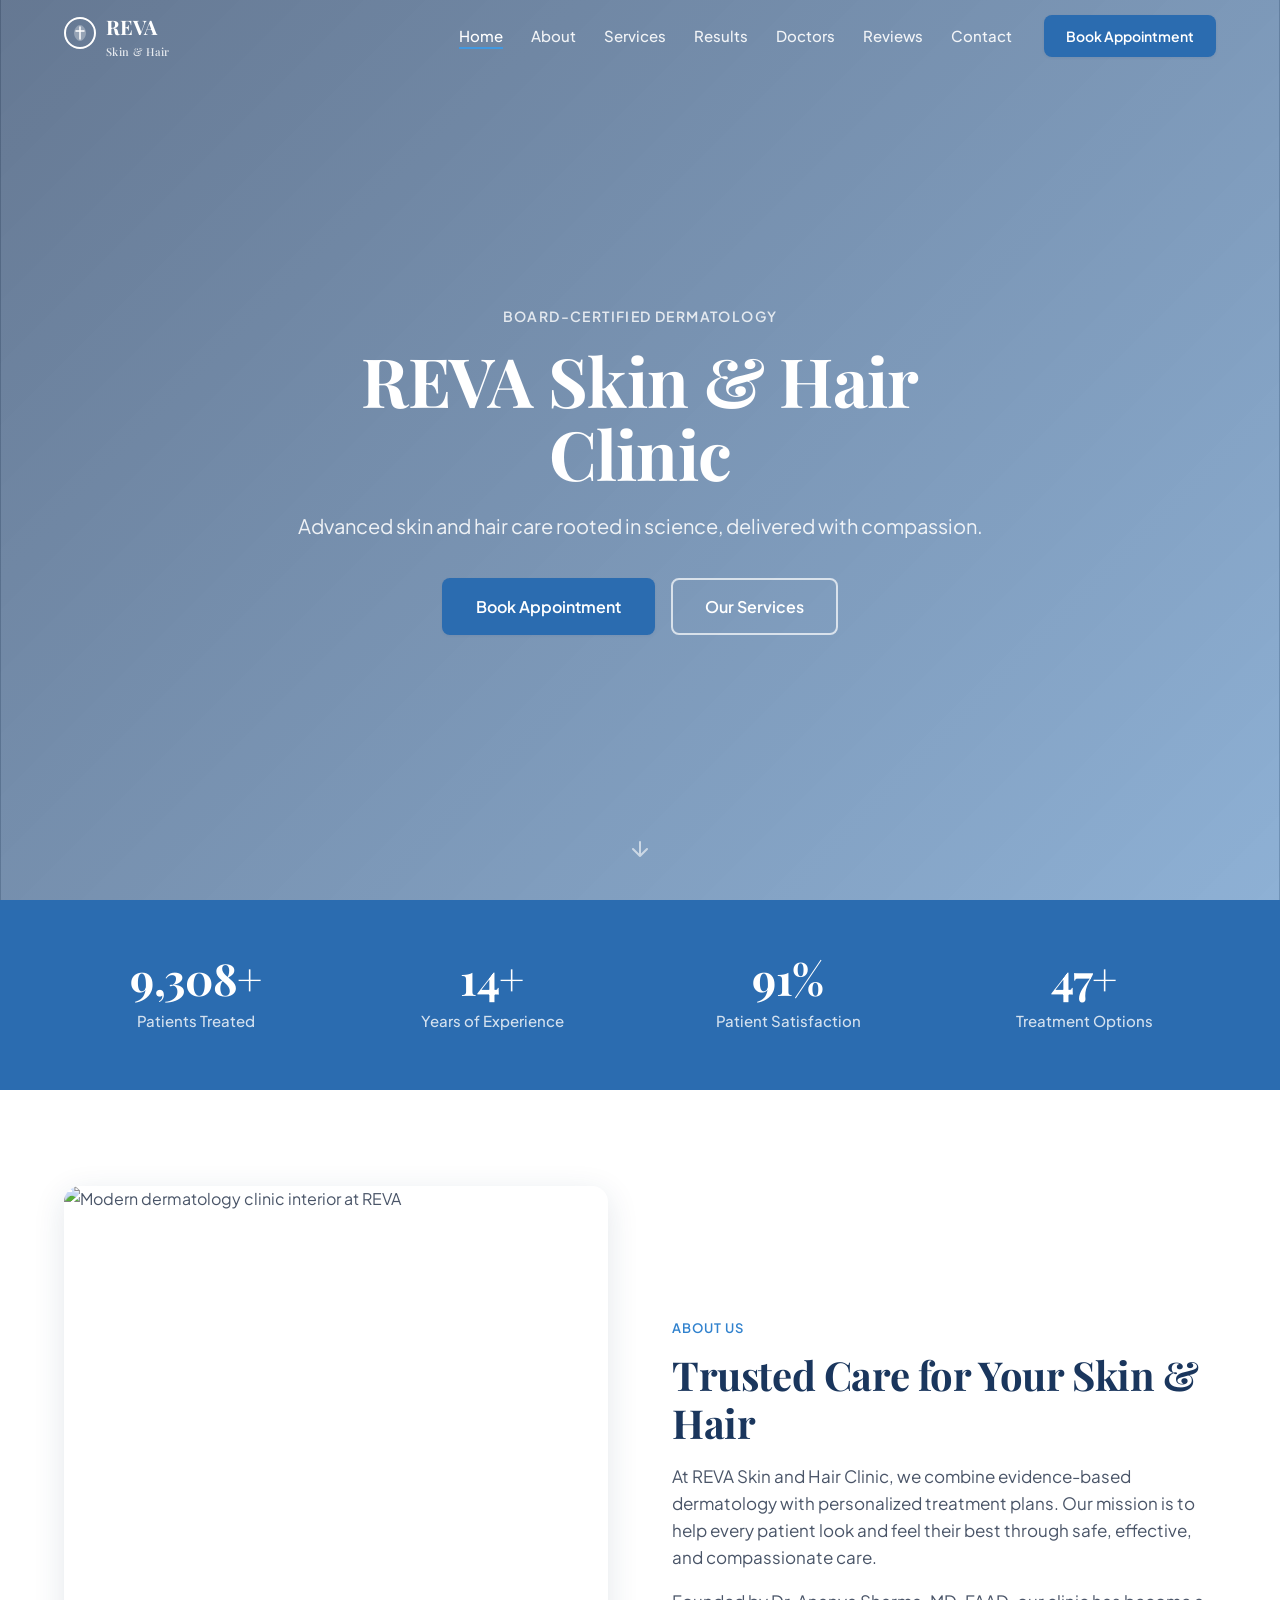
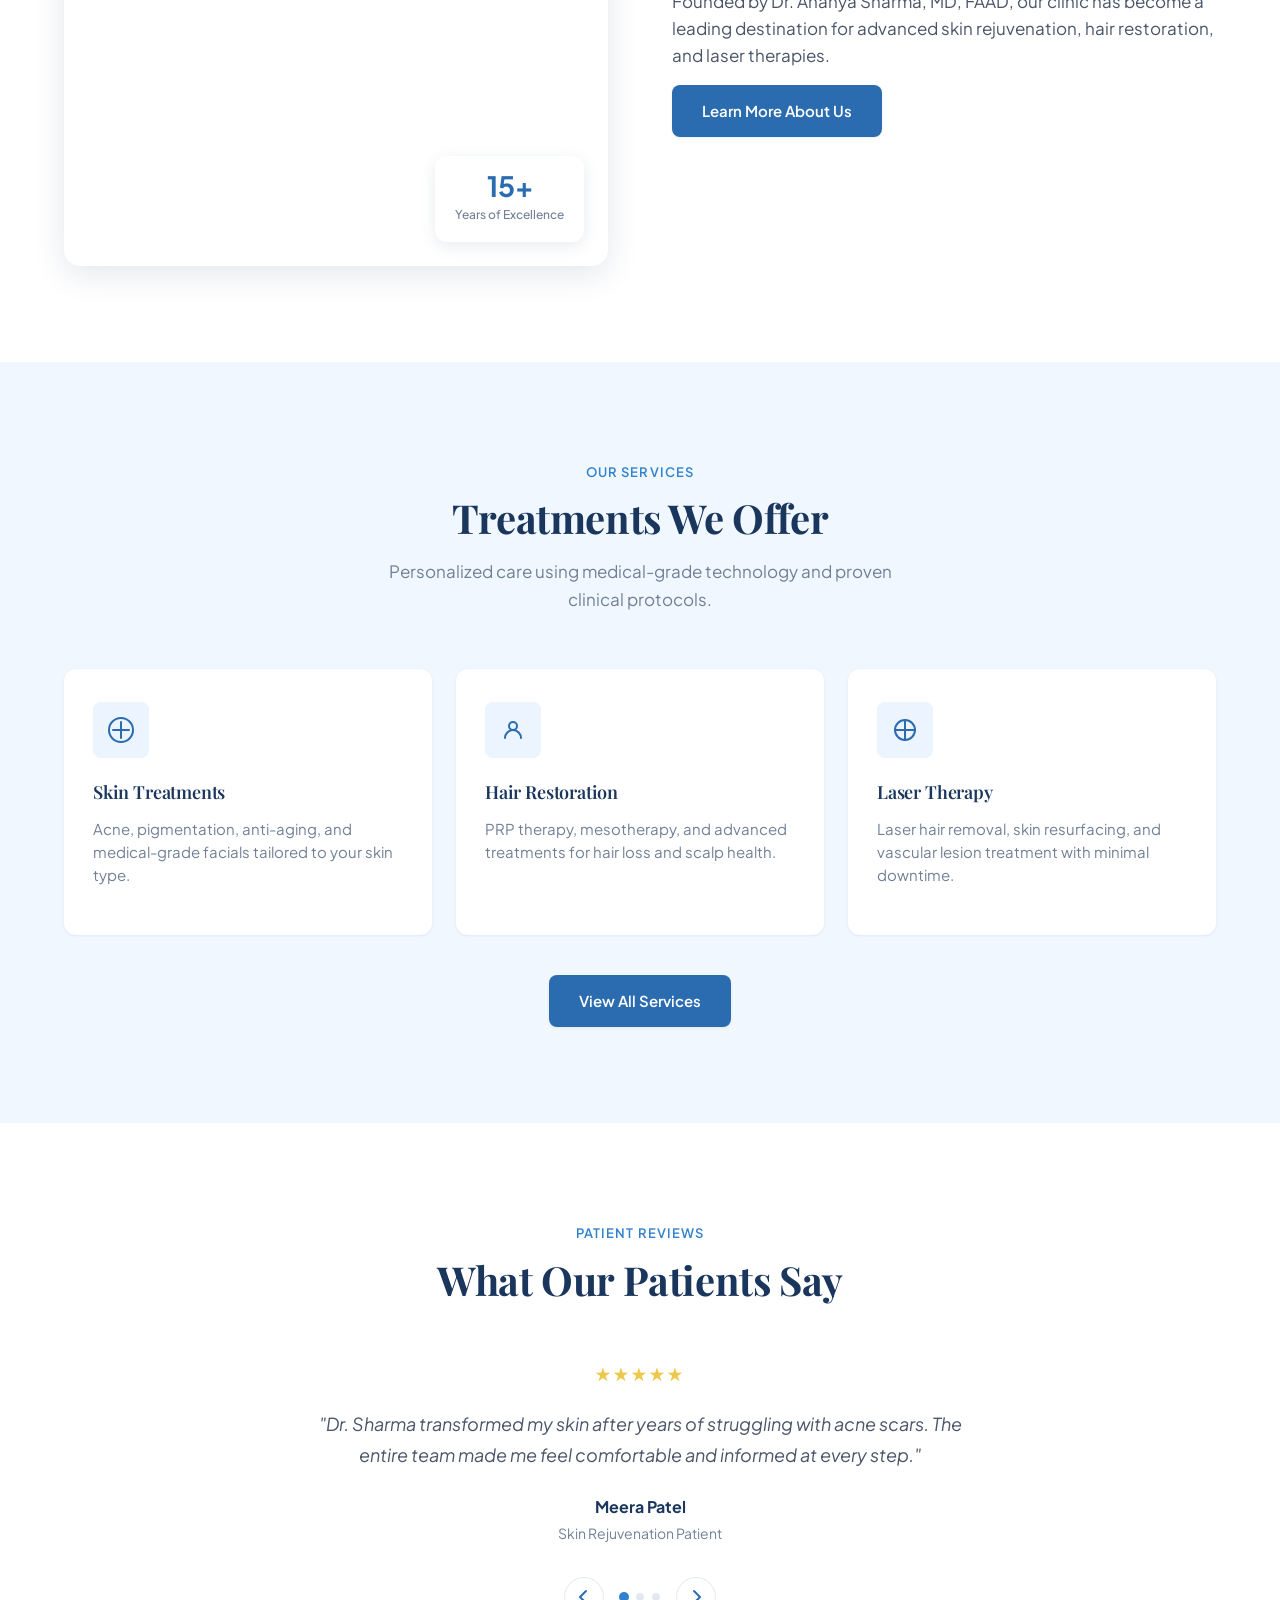
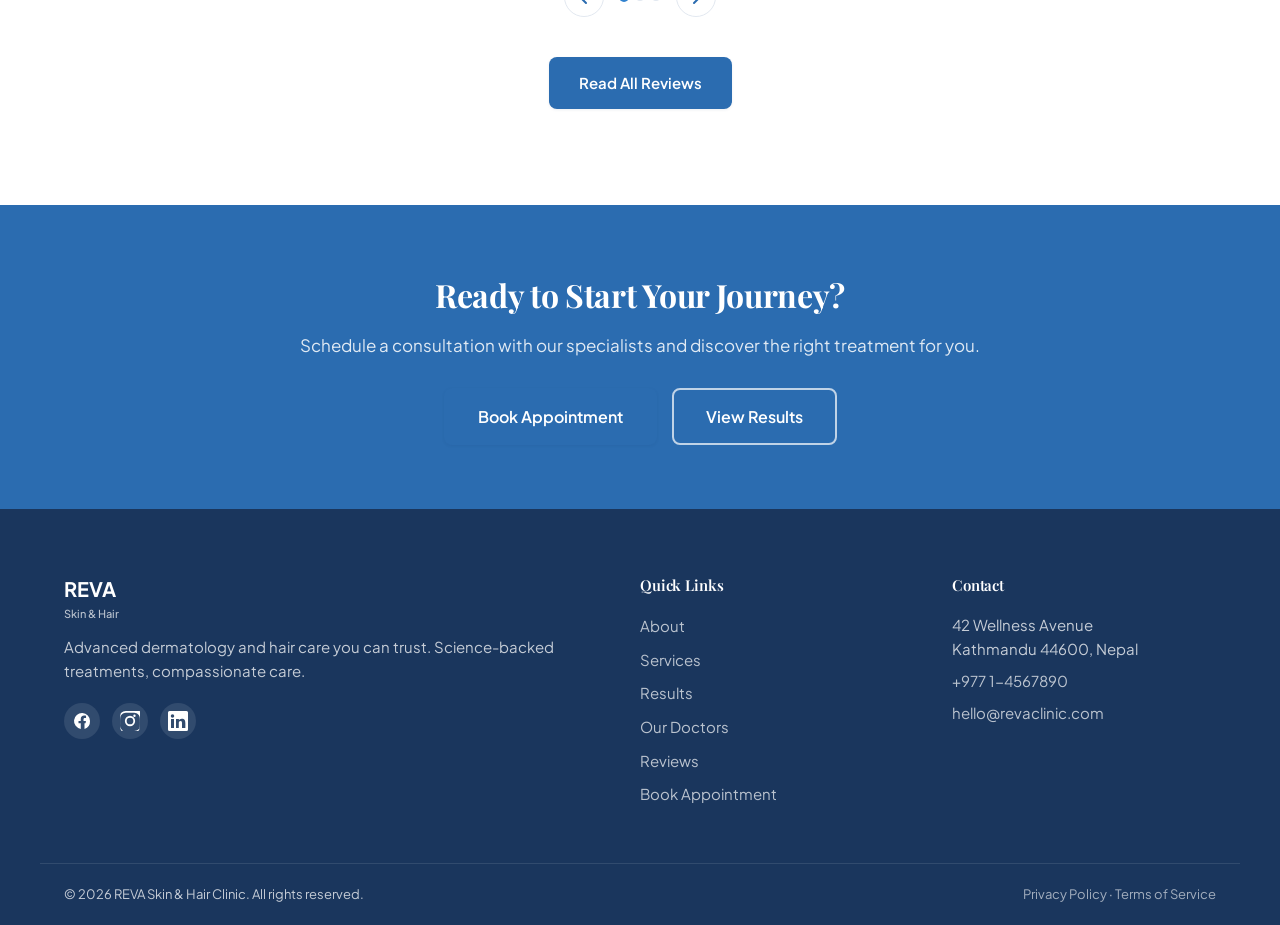
==== index.html @ 61717d91 "Initial commit" ====
<!DOCTYPE html>
<html lang="en">
<head>
  <meta charset="UTF-8">
  <meta name="viewport" content="width=device-width, initial-scale=1.0">
  <meta name="description" content="REVA Skin and Hair Clinic — expert dermatology, hair restoration, and laser treatments in a trusted clinical setting.">
  <title>REVA Skin & Hair Clinic | Dermatology & Hair Care</title>
  <link rel="preconnect" href="https://fonts.googleapis.com">
  <link rel="preconnect" href="https://fonts.gstatic.com" crossorigin>
  <link href="https://fonts.googleapis.com/css2?family=Inter:wght@300;400;500;600;700&display=swap" rel="stylesheet">
  <link rel="stylesheet" href="css/styles.css">
</head>
<body data-page="home">

  <div id="site-header"></div>

  <main id="main-content">

    <section class="hero" id="hero" aria-label="Welcome">
      <div class="hero__bg" id="heroBg" aria-hidden="true">
        <img src="https://images.unsplash.com/photo-1576091160399-112ba8d25d1d?w=1920&q=80&auto=format&fit=crop" alt="" loading="eager">
      </div>
      <div class="hero__overlay" aria-hidden="true"></div>
      <div class="container hero__content">
        <p class="hero__eyebrow fade-up">Board-Certified Dermatology</p>
        <h1 class="hero__title fade-up">REVA Skin &amp; Hair Clinic</h1>
        <p class="hero__tagline fade-up">Advanced skin and hair care rooted in science, delivered with compassion.</p>
        <div class="hero__actions fade-up">
          <a href="contact.html" class="btn btn--primary btn--lg">Book Appointment</a>
          <a href="services.html" class="btn btn--outline btn--lg">Our Services</a>
        </div>
      </div>
      <a href="#stats" class="hero__scroll" aria-label="Scroll to learn more">
        <svg width="24" height="24" viewBox="0 0 24 24" fill="none" aria-hidden="true"><path d="M12 5v14M5 12l7 7 7-7" stroke="currentColor" stroke-width="2" stroke-linecap="round" stroke-linejoin="round"/></svg>
      </a>
    </section>

    <section class="stats" id="stats" aria-label="Clinic statistics">
      <div class="container stats__grid">
        <div class="stat reveal">
          <span class="stat__number" data-target="10000" data-suffix="+">0</span>
          <span class="stat__label">Patients Treated</span>
        </div>
        <div class="stat reveal">
          <span class="stat__number" data-target="15" data-suffix="+">0</span>
          <span class="stat__label">Years of Experience</span>
        </div>
        <div class="stat reveal">
          <span class="stat__number" data-target="98" data-suffix="%">0</span>
          <span class="stat__label">Patient Satisfaction</span>
        </div>
        <div class="stat reveal">
          <span class="stat__number" data-target="50" data-suffix="+">0</span>
          <span class="stat__label">Treatment Options</span>
        </div>
      </div>
    </section>

    <section class="about section" aria-labelledby="about-preview-heading">
      <div class="container about__grid">
        <div class="about__image reveal-left">
          <img src="https://images.unsplash.com/photo-1629909613654-28e377c37b09?w=800&q=80&auto=format&fit=crop" alt="Modern dermatology clinic interior at REVA" loading="lazy">
          <div class="about__badge">
            <span class="about__badge-number">15+</span>
            <span class="about__badge-text">Years of Excellence</span>
          </div>
        </div>
        <div class="about__content reveal-right">
          <span class="section__eyebrow">About Us</span>
          <h2 class="section__title" id="about-preview-heading">Trusted Care for Your Skin &amp; Hair</h2>
          <p class="about__text">At REVA Skin and Hair Clinic, we combine evidence-based dermatology with personalized treatment plans. Our mission is to help every patient look and feel their best through safe, effective, and compassionate care.</p>
          <p class="about__text">Founded by Dr. Ananya Sharma, MD, FAAD, our clinic has become a leading destination for advanced skin rejuvenation, hair restoration, and laser therapies.</p>
          <a href="about.html" class="btn btn--primary">Learn More About Us</a>
        </div>
      </div>
    </section>

    <section class="services section section--alt" aria-labelledby="services-preview-heading">
      <div class="container">
        <div class="section__header reveal">
          <span class="section__eyebrow">Our Services</span>
          <h2 class="section__title" id="services-preview-heading">Treatments We Offer</h2>
          <p class="section__subtitle">Personalized care using medical-grade technology and proven clinical protocols.</p>
        </div>
        <div class="preview-grid">
          <article class="service-card reveal">
            <div class="service-card__icon" aria-hidden="true">
              <svg width="32" height="32" viewBox="0 0 32 32" fill="none"><circle cx="16" cy="16" r="12" stroke="currentColor" stroke-width="2"/><path d="M16 8v16M8 16h16" stroke="currentColor" stroke-width="2" stroke-linecap="round"/></svg>
            </div>
            <h3 class="service-card__title">Skin Treatments</h3>
            <p class="service-card__desc">Acne, pigmentation, anti-aging, and medical-grade facials tailored to your skin type.</p>
          </article>
          <article class="service-card reveal">
            <div class="service-card__icon" aria-hidden="true">
              <svg width="32" height="32" viewBox="0 0 32 32" fill="none"><path d="M8 24c0-4 3.5-8 8-8s8 4 8 8" stroke="currentColor" stroke-width="2" stroke-linecap="round"/><circle cx="16" cy="12" r="4" stroke="currentColor" stroke-width="2"/></svg>
            </div>
            <h3 class="service-card__title">Hair Restoration</h3>
            <p class="service-card__desc">PRP therapy, mesotherapy, and advanced treatments for hair loss and scalp health.</p>
          </article>
          <article class="service-card reveal">
            <div class="service-card__icon" aria-hidden="true">
              <svg width="32" height="32" viewBox="0 0 32 32" fill="none"><path d="M6 16h20M16 6v20" stroke="currentColor" stroke-width="2" stroke-linecap="round"/><circle cx="16" cy="16" r="10" stroke="currentColor" stroke-width="2"/></svg>
            </div>
            <h3 class="service-card__title">Laser Therapy</h3>
            <p class="service-card__desc">Laser hair removal, skin resurfacing, and vascular lesion treatment with minimal downtime.</p>
          </article>
        </div>
        <div class="preview-section">
          <a href="services.html" class="btn btn--primary">View All Services</a>
        </div>
      </div>
    </section>

    <section class="testimonials section" aria-labelledby="reviews-preview-heading">
      <div class="container">
        <div class="section__header reveal">
          <span class="section__eyebrow">Patient Reviews</span>
          <h2 class="section__title" id="reviews-preview-heading">What Our Patients Say</h2>
        </div>
        <div class="testimonials__carousel" aria-roledescription="carousel" aria-label="Patient testimonials">
          <div class="testimonials__track" id="testimonialTrack">
            <blockquote class="testimonial">
              <div class="testimonial__stars" aria-label="5 out of 5 stars">★★★★★</div>
              <p class="testimonial__text">"Dr. Sharma transformed my skin after years of struggling with acne scars. The entire team made me feel comfortable and informed at every step."</p>
              <footer class="testimonial__author">
                <strong>Meera Patel</strong>
                <span>Skin Rejuvenation Patient</span>
              </footer>
            </blockquote>
            <blockquote class="testimonial">
              <div class="testimonial__stars" aria-label="5 out of 5 stars">★★★★★</div>
              <p class="testimonial__text">"I was skeptical about hair restoration, but the PRP results exceeded my expectations. Professional, clean clinic with genuine care."</p>
              <footer class="testimonial__author">
                <strong>Arjun Desai</strong>
                <span>Hair Restoration Patient</span>
              </footer>
            </blockquote>
            <blockquote class="testimonial">
              <div class="testimonial__stars" aria-label="5 out of 5 stars">★★★★★</div>
              <p class="testimonial__text">"The laser treatment was virtually painless and the results are amazing. REVA is my go-to for all dermatology needs."</p>
              <footer class="testimonial__author">
                <strong>Sneha Reddy</strong>
                <span>Laser Therapy Patient</span>
              </footer>
            </blockquote>
          </div>
          <div class="testimonials__controls">
            <button class="testimonials__btn" id="testimonialPrev" aria-label="Previous testimonial">
              <svg width="20" height="20" viewBox="0 0 20 20" fill="none" aria-hidden="true"><path d="M12 4l-6 6 6 6" stroke="currentColor" stroke-width="2" stroke-linecap="round" stroke-linejoin="round"/></svg>
            </button>
            <div class="testimonials__dots" id="testimonialDots" role="tablist" aria-label="Testimonial navigation"></div>
            <button class="testimonials__btn" id="testimonialNext" aria-label="Next testimonial">
              <svg width="20" height="20" viewBox="0 0 20 20" fill="none" aria-hidden="true"><path d="M8 4l6 6-6 6" stroke="currentColor" stroke-width="2" stroke-linecap="round" stroke-linejoin="round"/></svg>
            </button>
          </div>
        </div>
        <div class="preview-section">
          <a href="reviews.html" class="btn btn--primary">Read All Reviews</a>
        </div>
      </div>
    </section>

    <section class="cta-banner" aria-label="Book an appointment">
      <div class="container">
        <h2 class="cta-banner__title">Ready to Start Your Journey?</h2>
        <p class="cta-banner__text">Schedule a consultation with our specialists and discover the right treatment for you.</p>
        <a href="contact.html" class="btn btn--primary btn--lg">Book Appointment</a>
        <a href="gallery.html" class="btn btn--outline btn--lg">View Results</a>
      </div>
    </section>

  </main>

  <div id="site-footer"></div>

  <script src="js/layout.js"></script>
  <script src="js/main.js" defer></script>
</body>
</html>
---- css/styles.css ----
/* ============================================
   REVA Skin & Hair Clinic — Styles
   ============================================ */

:root {
  --blue-900: #1a365d;
  --blue-700: #2b6cb0;
  --blue-600: #3182ce;
  --blue-500: #4299e1;
  --blue-100: #ebf4ff;
  --blue-50: #f0f7ff;
  --gray-900: #1a202c;
  --gray-700: #4a5568;
  --gray-500: #718096;
  --gray-200: #e2e8f0;
  --gray-100: #f7fafc;
  --white: #ffffff;
  --shadow-sm: 0 1px 3px rgba(26, 54, 93, 0.08);
  --shadow-md: 0 4px 16px rgba(26, 54, 93, 0.1);
  --shadow-lg: 0 8px 32px rgba(26, 54, 93, 0.12);
  --radius-sm: 8px;
  --radius-md: 12px;
  --radius-lg: 16px;
  --radius-xl: 24px;
  --transition: 0.3s cubic-bezier(0.4, 0, 0.2, 1);
  --font: 'Plus Jakarta Sans', -apple-system, BlinkMacSystemFont, 'Segoe UI', sans-serif;
  --font-heading: 'Playfair Display', Georgia, 'Times New Roman', serif;
  --nav-height: 72px;
}

*, *::before, *::after {
  box-sizing: border-box;
  margin: 0;
  padding: 0;
}

html {
  scroll-behavior: smooth;
  scroll-padding-top: var(--nav-height);
}

body {
  font-family: var(--font);
  font-size: 16px;
  line-height: 1.6;
  color: var(--gray-700);
  background: var(--white);
  -webkit-font-smoothing: antialiased;
  overflow-x: hidden;
}

h1, h2, h3, h4,
.hero__title,
.section__title,
.page-hero__title,
.cta-banner__title,
.navbar__logo-text,
.team-card__name,
.service-card__title,
.dynamic-slide__title,
.stat__number {
  font-family: var(--font-heading);
  letter-spacing: -0.01em;
}

img {
  max-width: 100%;
  height: auto;
  display: block;
}

a {
  color: var(--blue-700);
  text-decoration: none;
  transition: color var(--transition);
}

a:hover {
  color: var(--blue-600);
}

a:focus-visible,
button:focus-visible,
input:focus-visible,
select:focus-visible,
textarea:focus-visible {
  outline: 2px solid var(--blue-600);
  outline-offset: 2px;
}

.container {
  width: 100%;
  max-width: 1200px;
  margin: 0 auto;
  padding: 0 24px;
}

/* ---- Buttons ---- */
.btn {
  display: inline-flex;
  align-items: center;
  justify-content: center;
  gap: 8px;
  padding: 12px 28px;
  font-family: var(--font);
  font-size: 0.9375rem;
  font-weight: 600;
  border-radius: var(--radius-sm);
  border: 2px solid transparent;
  cursor: pointer;
  transition: transform var(--transition), box-shadow var(--transition), background var(--transition), color var(--transition);
  text-decoration: none;
}

.btn:hover {
  transform: translateY(-1px);
}

.btn:active {
  transform: translateY(0);
}

.btn--primary {
  background: var(--blue-700);
  color: var(--white);
  box-shadow: var(--shadow-sm);
}

.btn--primary:hover {
  background: var(--blue-600);
  color: var(--white);
  box-shadow: var(--shadow-md);
}

.btn--outline {
  background: transparent;
  color: var(--white);
  border-color: rgba(255, 255, 255, 0.7);
}

.btn--outline:hover {
  background: rgba(255, 255, 255, 0.12);
  color: var(--white);
  border-color: var(--white);
}

.btn--sm {
  padding: 8px 20px;
  font-size: 0.875rem;
}

.btn--lg {
  padding: 14px 32px;
  font-size: 1rem;
}

.btn--full {
  width: 100%;
}

/* ---- Section shared ---- */
.section {
  padding: 96px 0;
}

.section--alt {
  background: var(--blue-50);
}

.section__eyebrow {
  display: inline-block;
  font-size: 0.8125rem;
  font-weight: 600;
  letter-spacing: 0.08em;
  text-transform: uppercase;
  color: var(--blue-600);
  margin-bottom: 12px;
}

.section__title {
  font-size: clamp(1.75rem, 4vw, 2.5rem);
  font-weight: 700;
  color: var(--blue-900);
  line-height: 1.2;
  margin-bottom: 16px;
}

.section__subtitle {
  font-size: 1.0625rem;
  color: var(--gray-500);
  max-width: 560px;
  margin: 0 auto;
}

.section__header {
  text-align: center;
  margin-bottom: 56px;
}

/* ---- Reveal animations ---- */
.reveal,
.reveal-left,
.reveal-right,
.fade-up {
  opacity: 0;
  transition: opacity 0.7s ease, transform 0.7s ease;
}

.reveal { transform: translateY(32px); }
.reveal-left { transform: translateX(-32px); }
.reveal-right { transform: translateX(32px); }
.fade-up { transform: translateY(24px); }

.reveal.visible,
.reveal-left.visible,
.reveal-right.visible,
.fade-up.visible {
  opacity: 1;
  transform: none;
}

/* ---- Navbar ---- */
.navbar {
  position: fixed;
  top: 0;
  left: 0;
  right: 0;
  z-index: 1000;
  height: var(--nav-height);
  transition: background var(--transition), box-shadow var(--transition);
}

.navbar--scrolled {
  background: rgba(255, 255, 255, 0.97);
  backdrop-filter: blur(12px);
  box-shadow: var(--shadow-sm);
}

.navbar--scrolled .navbar__logo-text,
.navbar--scrolled .nav-link {
  color: var(--blue-900);
}

.navbar--scrolled .navbar__logo-icon {
  color: var(--blue-700);
}

.navbar--scrolled .navbar__toggle span {
  background: var(--blue-900);
}

/* Inner pages — solid navbar from the start */
.navbar--inner,
.navbar--inner.navbar--scrolled {
  background: rgba(255, 255, 255, 0.97);
  backdrop-filter: blur(12px);
  box-shadow: var(--shadow-sm);
}

.navbar--inner .navbar__logo-text,
.navbar--inner .nav-link {
  color: var(--blue-900);
}

.navbar--inner .navbar__logo-icon {
  color: var(--blue-700);
}

.navbar--inner .navbar__toggle span {
  background: var(--blue-900);
}

.navbar--inner .nav-link:hover,
.navbar--inner .nav-link.active {
  color: var(--blue-700);
}

/* Page hero banner (inner pages) */
.page-hero {
  padding: calc(var(--nav-height) + 48px) 0 48px;
  background: linear-gradient(135deg, var(--blue-900) 0%, var(--blue-700) 100%);
  text-align: center;
}

.page-hero__title {
  font-size: clamp(2rem, 4vw, 2.75rem);
  font-weight: 700;
  color: var(--white);
  margin-bottom: 12px;
}

.page-hero__subtitle {
  font-size: 1.0625rem;
  color: rgba(255, 255, 255, 0.85);
  max-width: 560px;
  margin: 0 auto 20px;
}

.breadcrumb {
  display: flex;
  align-items: center;
  justify-content: center;
  gap: 8px;
  font-size: 0.875rem;
  color: rgba(255, 255, 255, 0.7);
  list-style: none;
}

.breadcrumb a {
  color: rgba(255, 255, 255, 0.85);
  transition: color var(--transition);
}

.breadcrumb a:hover {
  color: var(--white);
}

.breadcrumb li + li::before {
  content: '/';
  margin-right: 8px;
  opacity: 0.5;
}

.breadcrumb [aria-current="page"] {
  color: var(--white);
  font-weight: 500;
}

/* CTA banner */
.cta-banner {
  padding: 64px 0;
  background: var(--blue-700);
  text-align: center;
}

.cta-banner__title {
  font-size: clamp(1.5rem, 3vw, 2rem);
  font-weight: 700;
  color: var(--white);
  margin-bottom: 12px;
}

.cta-banner__text {
  color: rgba(255, 255, 255, 0.85);
  margin-bottom: 28px;
  font-size: 1.0625rem;
}

.cta-banner .btn--outline {
  border-color: rgba(255, 255, 255, 0.7);
  color: var(--white);
  margin-left: 12px;
}

/* Preview section on home */
.preview-section {
  text-align: center;
  margin-top: 40px;
}

.preview-grid {
  display: grid;
  grid-template-columns: repeat(3, 1fr);
  gap: 24px;
  margin-bottom: 32px;
}

@media (max-width: 768px) {
  .preview-grid {
    grid-template-columns: 1fr;
  }

  .cta-banner .btn--outline {
    margin-left: 0;
    margin-top: 12px;
  }
}

.navbar__inner {
  display: flex;
  align-items: center;
  justify-content: space-between;
  height: 100%;
}

.navbar__logo {
  display: flex;
  align-items: center;
  gap: 10px;
  text-decoration: none;
}

.navbar__logo-icon {
  color: var(--white);
  transition: color var(--transition);
}

.navbar__logo-text {
  font-size: 1.25rem;
  font-weight: 700;
  color: var(--white);
  transition: color var(--transition);
}

.navbar__logo-text small {
  display: block;
  font-size: 0.6875rem;
  font-weight: 500;
  letter-spacing: 0.04em;
  opacity: 0.85;
}

.navbar__menu {
  display: flex;
  align-items: center;
  gap: 32px;
}

.navbar__links {
  display: flex;
  list-style: none;
  gap: 28px;
}

.nav-link {
  font-size: 0.9375rem;
  font-weight: 500;
  color: rgba(255, 255, 255, 0.9);
  transition: color var(--transition);
  position: relative;
}

.nav-link::after {
  content: '';
  position: absolute;
  bottom: -4px;
  left: 0;
  width: 0;
  height: 2px;
  background: var(--blue-500);
  transition: width var(--transition);
}

.nav-link:hover,
.nav-link.active {
  color: var(--white);
}

.navbar--scrolled .nav-link:hover,
.navbar--scrolled .nav-link.active {
  color: var(--blue-700);
}

.nav-link:hover::after,
.nav-link.active::after {
  width: 100%;
}

.navbar__toggle {
  display: none;
  flex-direction: column;
  gap: 5px;
  background: none;
  border: none;
  cursor: pointer;
  padding: 4px;
}

.navbar__toggle span {
  display: block;
  width: 24px;
  height: 2px;
  background: var(--white);
  border-radius: 2px;
  transition: transform var(--transition), opacity var(--transition), background var(--transition);
}

.navbar__toggle.active span:nth-child(1) {
  transform: translateY(7px) rotate(45deg);
}

.navbar__toggle.active span:nth-child(2) {
  opacity: 0;
}

.navbar__toggle.active span:nth-child(3) {
  transform: translateY(-7px) rotate(-45deg);
}

/* ---- Hero ---- */
.hero {
  position: relative;
  min-height: 100vh;
  display: flex;
  align-items: center;
  justify-content: center;
  overflow: hidden;
}

.hero__bg {
  position: absolute;
  inset: -10% 0 0 0;
  will-change: transform;
}

.hero__bg img {
  width: 100%;
  height: 120%;
  object-fit: cover;
}

.hero__overlay {
  position: absolute;
  inset: 0;
  background: linear-gradient(
    135deg,
    rgba(26, 54, 93, 0.82) 0%,
    rgba(43, 108, 176, 0.65) 100%
  );
  transition: opacity 0.1s linear;
}

.hero__content {
  position: relative;
  z-index: 2;
  text-align: center;
  padding: 120px 24px 80px;
  max-width: 780px;
}

.hero__eyebrow {
  font-size: 0.875rem;
  font-weight: 600;
  letter-spacing: 0.1em;
  text-transform: uppercase;
  color: rgba(255, 255, 255, 0.8);
  margin-bottom: 16px;
}

.hero__title {
  font-size: clamp(2.5rem, 6vw, 4.25rem);
  font-weight: 700;
  color: var(--white);
  line-height: 1.08;
  margin-bottom: 20px;
  font-style: normal;
}

.hero__tagline {
  font-size: clamp(1.0625rem, 2.5vw, 1.25rem);
  color: rgba(255, 255, 255, 0.88);
  margin-bottom: 36px;
  font-weight: 400;
}

.hero__actions {
  display: flex;
  gap: 16px;
  justify-content: center;
  flex-wrap: wrap;
}

/* Photo stack (about hover swap) */
.photo-stack {
  position: relative;
  aspect-ratio: 4/5;
  border-radius: var(--radius-lg);
  overflow: hidden;
  box-shadow: var(--shadow-lg);
  cursor: pointer;
}

.photo-stack img {
  position: absolute;
  inset: 0;
  width: 100%;
  height: 100%;
  object-fit: cover;
  opacity: 0;
  transition: opacity 0.6s ease, transform 0.6s ease;
  transform: scale(1.04);
}

.photo-stack img.active {
  opacity: 1;
  transform: scale(1);
}

.hero__scroll {
  position: absolute;
  bottom: 32px;
  left: 50%;
  transform: translateX(-50%);
  color: rgba(255, 255, 255, 0.6);
  animation: bounce 2s infinite;
  z-index: 2;
}

@keyframes bounce {
  0%, 100% { transform: translateX(-50%) translateY(0); }
  50% { transform: translateX(-50%) translateY(8px); }
}

/* ---- Stats ---- */
.stats {
  background: var(--blue-700);
  padding: 56px 0;
}

.stats__grid {
  display: grid;
  grid-template-columns: repeat(4, 1fr);
  gap: 32px;
  text-align: center;
}

.stat__number {
  display: block;
  font-size: clamp(2rem, 4vw, 2.75rem);
  font-weight: 700;
  color: var(--white);
  line-height: 1;
  margin-bottom: 8px;
}

.stat__label {
  font-size: 0.9375rem;
  color: rgba(255, 255, 255, 0.8);
  font-weight: 500;
}

.section--alt .stats__grid .stat__number {
  color: var(--blue-700);
}

.section--alt .stats__grid .stat__label {
  color: var(--gray-500);
}

/* ---- About ---- */
.about__grid {
  display: grid;
  grid-template-columns: 1fr 1fr;
  gap: 64px;
  align-items: center;
}

.about__image {
  position: relative;
  border-radius: var(--radius-lg);
  overflow: hidden;
  box-shadow: var(--shadow-lg);
}

.about__image img {
  width: 100%;
  aspect-ratio: 4/5;
  object-fit: cover;
}

.about__badge {
  position: absolute;
  bottom: 24px;
  right: 24px;
  background: var(--white);
  border-radius: var(--radius-md);
  padding: 16px 20px;
  box-shadow: var(--shadow-md);
  text-align: center;
}

.about__badge-number {
  display: block;
  font-size: 1.75rem;
  font-weight: 700;
  color: var(--blue-700);
  line-height: 1;
}

.about__badge-text {
  font-size: 0.75rem;
  color: var(--gray-500);
  font-weight: 500;
}

.about__text {
  margin-bottom: 16px;
  font-size: 1.0625rem;
}

.about__credentials {
  list-style: none;
  margin: 24px 0 32px;
}

.about__credentials li {
  display: flex;
  align-items: center;
  gap: 10px;
  padding: 8px 0;
  font-weight: 500;
  color: var(--gray-900);
}

.about__credentials svg {
  color: var(--blue-600);
  flex-shrink: 0;
}

/* ---- Services ---- */
.services__grid {
  display: grid;
  grid-template-columns: repeat(3, 1fr);
  gap: 24px;
}

.service-card {
  background: var(--white);
  border-radius: var(--radius-md);
  padding: 32px 28px;
  box-shadow: var(--shadow-sm);
  transition: transform var(--transition), box-shadow var(--transition);
  border: 1px solid transparent;
}

.service-card:hover {
  transform: translateY(-4px);
  box-shadow: var(--shadow-lg);
  border-color: var(--blue-100);
}

.service-card__icon {
  width: 56px;
  height: 56px;
  display: flex;
  align-items: center;
  justify-content: center;
  background: var(--blue-100);
  color: var(--blue-700);
  border-radius: var(--radius-sm);
  margin-bottom: 20px;
  transition: background var(--transition), color var(--transition);
}

.service-card:hover .service-card__icon {
  background: var(--blue-700);
  color: var(--white);
}

.service-card__title {
  font-size: 1.125rem;
  font-weight: 600;
  color: var(--blue-900);
  margin-bottom: 10px;
}

.service-card__desc {
  font-size: 0.9375rem;
  color: var(--gray-500);
  margin-bottom: 16px;
  line-height: 1.55;
}

.service-card__link {
  font-size: 0.875rem;
  font-weight: 600;
  color: var(--blue-700);
}

.service-card__link:hover {
  color: var(--blue-600);
}

/* ---- Gallery ---- */
.gallery__scroll-container {
  overflow-x: auto;
  scroll-snap-type: x mandatory;
  -webkit-overflow-scrolling: touch;
  scrollbar-width: none;
  padding: 0 0 16px;
}

.gallery__scroll-container::-webkit-scrollbar {
  display: none;
}

.gallery__track {
  display: flex;
  gap: 24px;
  padding: 0 max(24px, calc((100vw - 1200px) / 2 + 24px));
  width: max-content;
}

.gallery__slide {
  scroll-snap-align: center;
  flex-shrink: 0;
  width: min(340px, 80vw);
}

.gallery__image-stack {
  position: relative;
  aspect-ratio: 3/4;
  border-radius: var(--radius-md);
  overflow: hidden;
  box-shadow: var(--shadow-md);
}

.gallery__img {
  position: absolute;
  inset: 0;
  width: 100%;
  height: 100%;
  object-fit: cover;
  transition: opacity 0.6s ease;
}

.gallery__img--after {
  opacity: 0;
}

.gallery__slide.show-after .gallery__img--before {
  opacity: 0;
}

.gallery__slide.show-after .gallery__img--after {
  opacity: 1;
}

.gallery__caption {
  text-align: center;
  margin-top: 12px;
  font-size: 0.875rem;
  font-weight: 500;
  color: var(--gray-500);
}

.gallery__progress {
  max-width: 1200px;
  margin: 24px auto 8px;
  padding: 0 24px;
  height: 3px;
  background: var(--gray-200);
  border-radius: 2px;
  overflow: hidden;
}

.gallery__progress-bar {
  height: 100%;
  width: 0%;
  background: var(--blue-600);
  border-radius: 2px;
  transition: width 0.1s linear;
}

.gallery__hint {
  text-align: center;
  font-size: 0.8125rem;
  color: var(--gray-500);
  margin-top: 8px;
}

/* Vertical scroll gallery */
.gallery__vertical {
  margin-top: 80px;
  padding: 64px 0;
  background: var(--gray-100);
}

.gallery__vertical-inner {
  display: grid;
  grid-template-columns: 1fr 1fr;
  gap: 64px;
  align-items: center;
}

.gallery__vertical-images {
  position: relative;
  aspect-ratio: 4/5;
  border-radius: var(--radius-lg);
  overflow: hidden;
  box-shadow: var(--shadow-lg);
}

.gallery__vertical-img {
  position: absolute;
  inset: 0;
  width: 100%;
  height: 100%;
  object-fit: cover;
  opacity: 0;
  transition: opacity 0.8s ease;
}

.gallery__vertical-img.active {
  opacity: 1;
}

.gallery__step {
  opacity: 0.35;
  transform: translateY(8px);
  transition: opacity 0.5s ease, transform 0.5s ease;
  padding: 20px 0;
  border-left: 3px solid var(--gray-200);
  padding-left: 24px;
  margin-bottom: 8px;
}

.gallery__step.active {
  opacity: 1;
  transform: none;
  border-left-color: var(--blue-600);
}

.gallery__step-label {
  font-size: 0.75rem;
  font-weight: 600;
  letter-spacing: 0.06em;
  text-transform: uppercase;
  color: var(--blue-600);
}

.gallery__step h3 {
  font-size: 1.25rem;
  color: var(--blue-900);
  margin: 6px 0 8px;
}

.gallery__step p {
  font-size: 0.9375rem;
  color: var(--gray-500);
}

/* ---- Team ---- */
.team__grid {
  display: grid;
  grid-template-columns: repeat(3, 1fr);
  gap: 32px;
}

.team-card {
  background: var(--white);
  border-radius: var(--radius-md);
  overflow: hidden;
  box-shadow: var(--shadow-sm);
  transition: transform var(--transition), box-shadow var(--transition);
}

.team-card:hover {
  transform: translateY(-4px);
  box-shadow: var(--shadow-lg);
}

.team-card__photo {
  aspect-ratio: 1;
  overflow: hidden;
}

.team-card__photo img {
  width: 100%;
  height: 100%;
  object-fit: cover;
  transition: transform 0.5s ease;
}

.team-card:hover .team-card__photo img {
  transform: scale(1.04);
}

.team-card__info {
  padding: 24px;
  text-align: center;
}

.team-card__name {
  font-size: 1.125rem;
  font-weight: 600;
  color: var(--blue-900);
  margin-bottom: 4px;
}

.team-card__role {
  font-size: 0.875rem;
  font-weight: 600;
  color: var(--blue-600);
  margin-bottom: 6px;
}

.team-card__specialty {
  font-size: 0.8125rem;
  color: var(--gray-500);
}

/* ---- Testimonials ---- */
.testimonials__carousel {
  max-width: 720px;
  margin: 0 auto;
  overflow: hidden;
}

.testimonials__track {
  display: flex;
  transition: transform 0.5s cubic-bezier(0.4, 0, 0.2, 1);
}

.testimonial {
  flex: 0 0 100%;
  text-align: center;
  padding: 0 16px;
}

.testimonial__stars {
  color: #ecc94b;
  font-size: 1.125rem;
  letter-spacing: 2px;
  margin-bottom: 20px;
}

.testimonial__text {
  font-size: 1.125rem;
  line-height: 1.7;
  color: var(--gray-700);
  font-style: italic;
  margin-bottom: 24px;
}

.testimonial__author strong {
  display: block;
  font-size: 1rem;
  color: var(--blue-900);
  font-style: normal;
}

.testimonial__author span {
  font-size: 0.875rem;
  color: var(--gray-500);
  font-style: normal;
}

.testimonials__controls {
  display: flex;
  align-items: center;
  justify-content: center;
  gap: 16px;
  margin-top: 32px;
}

.testimonials__btn {
  width: 40px;
  height: 40px;
  border-radius: 50%;
  border: 1px solid var(--gray-200);
  background: var(--white);
  color: var(--blue-700);
  cursor: pointer;
  display: flex;
  align-items: center;
  justify-content: center;
  transition: background var(--transition), border-color var(--transition);
}

.testimonials__btn:hover {
  background: var(--blue-100);
  border-color: var(--blue-500);
}

.testimonials__dots {
  display: flex;
  gap: 8px;
}

.testimonials__dot {
  width: 8px;
  height: 8px;
  border-radius: 50%;
  border: none;
  background: var(--gray-200);
  cursor: pointer;
  padding: 0;
  transition: background var(--transition), transform var(--transition);
}

.testimonials__dot.active {
  background: var(--blue-600);
  transform: scale(1.25);
}

/* ---- Contact ---- */
.contact__grid {
  display: grid;
  grid-template-columns: 1fr 1fr;
  gap: 64px;
  align-items: start;
}

.contact__text {
  margin-bottom: 32px;
  font-size: 1.0625rem;
}

.contact__details {
  display: flex;
  flex-direction: column;
  gap: 20px;
  margin-bottom: 32px;
}

.contact__detail {
  display: flex;
  gap: 14px;
  align-items: flex-start;
}

.contact__detail svg {
  color: var(--blue-600);
  flex-shrink: 0;
  margin-top: 2px;
}

.contact__detail strong {
  display: block;
  font-size: 0.875rem;
  color: var(--blue-900);
  margin-bottom: 2px;
}

.contact__detail p {
  font-size: 0.9375rem;
  color: var(--gray-500);
}

.contact__hours h3 {
  font-size: 1rem;
  color: var(--blue-900);
  margin-bottom: 12px;
}

.hours-list div {
  display: flex;
  justify-content: space-between;
  padding: 6px 0;
  border-bottom: 1px solid var(--gray-200);
  font-size: 0.9375rem;
}

.hours-list dt {
  font-weight: 500;
  color: var(--gray-700);
}

.hours-list dd {
  color: var(--gray-500);
}

.contact__form {
  background: var(--white);
  padding: 36px;
  border-radius: var(--radius-lg);
  box-shadow: var(--shadow-md);
}

.form-group {
  margin-bottom: 20px;
}

.form-row {
  display: grid;
  grid-template-columns: 1fr 1fr;
  gap: 16px;
}

.form-group label {
  display: block;
  font-size: 0.875rem;
  font-weight: 500;
  color: var(--blue-900);
  margin-bottom: 6px;
}

.form-group input,
.form-group select,
.form-group textarea {
  width: 100%;
  padding: 12px 14px;
  font-family: var(--font);
  font-size: 0.9375rem;
  border: 1px solid var(--gray-200);
  border-radius: var(--radius-sm);
  background: var(--gray-100);
  color: var(--gray-900);
  transition: border-color var(--transition), background var(--transition);
}

.form-group input:focus,
.form-group select:focus,
.form-group textarea:focus {
  border-color: var(--blue-500);
  background: var(--white);
}

.form-group textarea {
  resize: vertical;
  min-height: 100px;
}

.form-success {
  margin-top: 16px;
  padding: 12px 16px;
  background: #f0fff4;
  color: #276749;
  border-radius: var(--radius-sm);
  font-size: 0.9375rem;
  text-align: center;
}

.contact__map {
  margin-top: 64px;
  border-radius: var(--radius-lg);
  overflow: hidden;
  box-shadow: var(--shadow-md);
}

.contact__map iframe {
  width: 100%;
  height: 360px;
  border: 0;
  display: block;
}

/* ---- Footer ---- */
.footer {
  background: var(--blue-900);
  color: rgba(255, 255, 255, 0.75);
  padding: 64px 0 0;
}

.footer__grid {
  display: grid;
  grid-template-columns: 2fr 1fr 1fr;
  gap: 48px;
  padding-bottom: 48px;
}

.footer__logo {
  font-size: 1.25rem;
  font-weight: 700;
  color: var(--white);
  display: inline-block;
  margin-bottom: 12px;
}

.footer__logo small {
  display: block;
  font-size: 0.6875rem;
  font-weight: 500;
  opacity: 0.7;
}

.footer__brand p {
  font-size: 0.9375rem;
  line-height: 1.6;
  margin-bottom: 20px;
}

.footer__social {
  display: flex;
  gap: 12px;
}

.footer__social a {
  width: 36px;
  height: 36px;
  display: flex;
  align-items: center;
  justify-content: center;
  border-radius: 50%;
  background: rgba(255, 255, 255, 0.1);
  color: var(--white);
  transition: background var(--transition);
}

.footer__social a:hover {
  background: var(--blue-600);
  color: var(--white);
}

.footer__nav h3,
.footer__contact h3 {
  font-size: 0.9375rem;
  font-weight: 600;
  color: var(--white);
  margin-bottom: 16px;
}

.footer__nav ul {
  list-style: none;
}

.footer__nav li {
  margin-bottom: 8px;
}

.footer__nav a,
.footer__contact a {
  color: rgba(255, 255, 255, 0.7);
  font-size: 0.9375rem;
  transition: color var(--transition);
}

.footer__nav a:hover,
.footer__contact a:hover {
  color: var(--white);
}

.footer__contact p {
  font-size: 0.9375rem;
  margin-bottom: 8px;
}

.footer__bottom {
  display: flex;
  justify-content: space-between;
  align-items: center;
  padding: 20px 24px;
  border-top: 1px solid rgba(255, 255, 255, 0.1);
  font-size: 0.8125rem;
}

.footer__bottom a {
  color: rgba(255, 255, 255, 0.6);
}

.footer__bottom a:hover {
  color: var(--white);
}

/* ---- Responsive ---- */
@media (max-width: 1024px) {
  .services__grid {
    grid-template-columns: repeat(2, 1fr);
  }

  .team__grid {
    grid-template-columns: repeat(2, 1fr);
  }

  .footer__grid {
    grid-template-columns: 1fr 1fr;
  }
}

@media (max-width: 768px) {
  .section {
    padding: 64px 0;
  }

  .navbar__toggle {
    display: flex;
  }

  .navbar__menu {
    position: fixed;
    top: var(--nav-height);
    left: 0;
    right: 0;
    bottom: 0;
    background: var(--white);
    flex-direction: column;
    padding: 32px 24px;
    gap: 24px;
    transform: translateX(100%);
    transition: transform var(--transition);
  }

  .navbar__menu.open {
    transform: translateX(0);
  }

  .navbar__links {
    flex-direction: column;
    gap: 0;
    width: 100%;
    max-height: 60vh;
    overflow-y: auto;
  }

  .navbar__links li {
    border-bottom: 1px solid var(--gray-200);
  }

  .nav-link {
    display: block;
    padding: 14px 0;
    color: var(--blue-900);
    font-size: 1.0625rem;
  }

  .navbar__cta {
    width: 100%;
    text-align: center;
  }

  .stats__grid {
    grid-template-columns: repeat(2, 1fr);
    gap: 24px;
  }

  .about__grid,
  .contact__grid,
  .gallery__vertical-inner {
    grid-template-columns: 1fr;
    gap: 40px;
  }

  .services__grid,
  .team__grid {
    grid-template-columns: 1fr;
  }

  .form-row {
    grid-template-columns: 1fr;
  }

  .footer__grid {
    grid-template-columns: 1fr;
    gap: 32px;
  }

  .footer__bottom {
    flex-direction: column;
    gap: 8px;
    text-align: center;
  }
}

@media (max-width: 480px) {
  .stats__grid {
    grid-template-columns: 1fr 1fr;
  }

  .hero__actions {
    flex-direction: column;
    align-items: stretch;
  }

  .contact__form {
    padding: 24px;
  }
}

@media (prefers-reduced-motion: reduce) {
  html {
    scroll-behavior: auto;
  }

  .reveal, .reveal-left, .reveal-right, .fade-up,
  .service-card, .team-card, .btn,
  .gallery__vertical-img, .gallery__step,
  .testimonials__track,
  .dynamic-slide, .dynamic-hero__line {
    transition: none !important;
    animation: none !important;
  }

  .hero__scroll {
    animation: none;
  }
}

/* ============================================
   Dynamic hover zones — cycle on every visit
   ============================================ */

.dynamic-hero {
  cursor: default;
}

.dynamic-hero__lines {
  position: relative;
  min-height: 1.5em;
}

.dynamic-hero__line {
  position: absolute;
  left: 0;
  right: 0;
  opacity: 0;
  transform: translateY(12px);
  transition: opacity 0.5s ease, transform 0.5s ease;
  font-style: italic;
}

.dynamic-hero__line.active {
  opacity: 1;
  transform: none;
  position: relative;
}

.dynamic-hero__hint {
  display: inline-block;
  margin-top: 12px;
  font-size: 0.75rem;
  letter-spacing: 0.06em;
  text-transform: uppercase;
  color: rgba(255, 255, 255, 0.55);
  opacity: 0;
  transition: opacity 0.3s ease;
}

.dynamic-hero:hover .dynamic-hero__hint {
  opacity: 1;
}

.dynamic-grid {
  display: grid;
  grid-template-columns: repeat(3, 1fr);
  gap: 24px;
}

.dynamic-card {
  position: relative;
  border-radius: var(--radius-md);
  overflow: hidden;
  aspect-ratio: 4/5;
  box-shadow: var(--shadow-md);
  cursor: pointer;
  background: var(--blue-900);
}

.dynamic-card__stack {
  position: absolute;
  inset: 0;
}

.dynamic-slide {
  position: absolute;
  inset: 0;
  opacity: 0;
  transform: scale(1.06);
  transition: opacity 0.55s ease, transform 0.65s ease;
  pointer-events: none;
}

.dynamic-slide.active {
  opacity: 1;
  transform: scale(1);
  pointer-events: auto;
}

.dynamic-slide img {
  width: 100%;
  height: 100%;
  object-fit: cover;
}

.dynamic-slide__overlay {
  position: absolute;
  inset: 0;
  background: linear-gradient(to top, rgba(26, 54, 93, 0.92) 0%, rgba(26, 54, 93, 0.2) 55%, transparent 100%);
  display: flex;
  flex-direction: column;
  justify-content: flex-end;
  padding: 24px;
  color: var(--white);
}

.dynamic-slide__title {
  font-size: 1.25rem;
  font-weight: 600;
  margin-bottom: 8px;
  line-height: 1.25;
}

.dynamic-slide__text {
  font-size: 0.875rem;
  line-height: 1.55;
  color: rgba(255, 255, 255, 0.88);
  font-family: var(--font);
}

.dynamic-card__badge {
  position: absolute;
  top: 16px;
  right: 16px;
  z-index: 2;
  background: rgba(255, 255, 255, 0.95);
  color: var(--blue-700);
  font-size: 0.6875rem;
  font-weight: 700;
  letter-spacing: 0.06em;
  text-transform: uppercase;
  padding: 6px 10px;
  border-radius: 20px;
  font-family: var(--font);
  transition: transform 0.3s ease;
}

.dynamic-card:hover .dynamic-card__badge {
  transform: scale(1.05);
}

.dynamic-card__counter {
  position: absolute;
  bottom: 16px;
  right: 16px;
  z-index: 2;
  width: 28px;
  height: 28px;
  border-radius: 50%;
  background: var(--blue-600);
  color: var(--white);
  font-size: 0.75rem;
  font-weight: 700;
  display: flex;
  align-items: center;
  justify-content: center;
  font-family: var(--font);
}

/* Text-only dynamic blocks */
.dynamic-text-block {
  background: var(--white);
  border-radius: var(--radius-md);
  padding: 28px;
  box-shadow: var(--shadow-sm);
  border: 1px solid var(--gray-200);
  cursor: pointer;
  min-height: 160px;
  transition: box-shadow var(--transition), border-color var(--transition);
}

.dynamic-text-block:hover {
  box-shadow: var(--shadow-lg);
  border-color: var(--blue-100);
}

.dynamic-text-block__stack {
  position: relative;
  min-height: 100px;
}

.dynamic-text-block .dynamic-slide {
  position: absolute;
  inset: 0;
  transform: translateY(8px);
  background: transparent;
}

.dynamic-text-block .dynamic-slide.active {
  position: relative;
  transform: none;
}

.dynamic-text-block .dynamic-slide__title {
  color: var(--blue-900);
  font-size: 1.125rem;
  margin-bottom: 10px;
}

.dynamic-text-block .dynamic-slide__text {
  color: var(--gray-500);
  font-size: 0.9375rem;
}

.dynamic-text-block__label {
  font-size: 0.6875rem;
  font-weight: 700;
  letter-spacing: 0.08em;
  text-transform: uppercase;
  color: var(--blue-600);
  margin-bottom: 12px;
  font-family: var(--font);
}

/* Photo mosaic */
.photo-mosaic {
  display: grid;
  grid-template-columns: repeat(4, 1fr);
  grid-template-rows: repeat(2, 200px);
  gap: 12px;
}

.photo-mosaic__cell {
  position: relative;
  border-radius: var(--radius-sm);
  overflow: hidden;
  cursor: pointer;
}

.photo-mosaic__cell--large {
  grid-column: span 2;
  grid-row: span 2;
}

.photo-mosaic__cell img {
  width: 100%;
  height: 100%;
  object-fit: cover;
  transition: transform 0.6s ease;
}

.photo-mosaic__cell:hover img {
  transform: scale(1.08);
}

.photo-mosaic__caption {
  position: absolute;
  inset: 0;
  background: linear-gradient(to top, rgba(26, 54, 93, 0.85), transparent 60%);
  display: flex;
  align-items: flex-end;
  padding: 16px;
  opacity: 0;
  transition: opacity 0.4s ease;
}

.photo-mosaic__cell:hover .photo-mosaic__caption {
  opacity: 1;
}

.photo-mosaic__caption p {
  color: var(--white);
  font-size: 0.875rem;
  font-weight: 500;
  font-family: var(--font-heading);
}

/* Service cards with images */
.service-card--visual {
  padding: 0;
  overflow: hidden;
}

.service-card--visual .service-card__image {
  position: relative;
  aspect-ratio: 16/10;
  overflow: hidden;
}

.service-card--visual .service-card__image img {
  width: 100%;
  height: 100%;
  object-fit: cover;
  transition: transform 0.5s ease;
}

.service-card--visual:hover .service-card__image img {
  transform: scale(1.06);
}

.service-card--visual .service-card__body {
  padding: 24px 28px 28px;
}

.service-card--visual .service-card__alt {
  max-height: 0;
  overflow: hidden;
  opacity: 0;
  transition: max-height 0.4s ease, opacity 0.4s ease, margin 0.4s ease;
  font-size: 0.875rem;
  color: var(--blue-600);
  font-weight: 500;
  margin-top: 0;
}

.service-card--visual.is-alt .service-card__alt {
  max-height: 60px;
  opacity: 1;
  margin-top: 10px;
}

/* Stat hover re-animate */
.stat {
  cursor: default;
  transition: transform var(--transition);
}

.stat:hover {
  transform: translateY(-2px);
}

.stat.is-counting .stat__number {
  color: var(--blue-100);
}

.section--alt .stat.is-counting .stat__number {
  color: var(--blue-500);
}

@media (max-width: 1024px) {
  .dynamic-grid {
    grid-template-columns: repeat(2, 1fr);
  }

  .photo-mosaic {
    grid-template-columns: repeat(2, 1fr);
    grid-template-rows: auto;
  }

  .photo-mosaic__cell--large {
    grid-column: span 2;
    grid-row: span 1;
    min-height: 220px;
  }

  .photo-mosaic__cell {
    min-height: 160px;
  }
}

@media (max-width: 768px) {
  .dynamic-grid {
    grid-template-columns: 1fr;
  }

  .dynamic-card {
    aspect-ratio: 3/4;
  }

  .photo-mosaic {
    grid-template-columns: 1fr;
  }

  .photo-mosaic__cell--large {
    grid-column: span 1;
  }
}
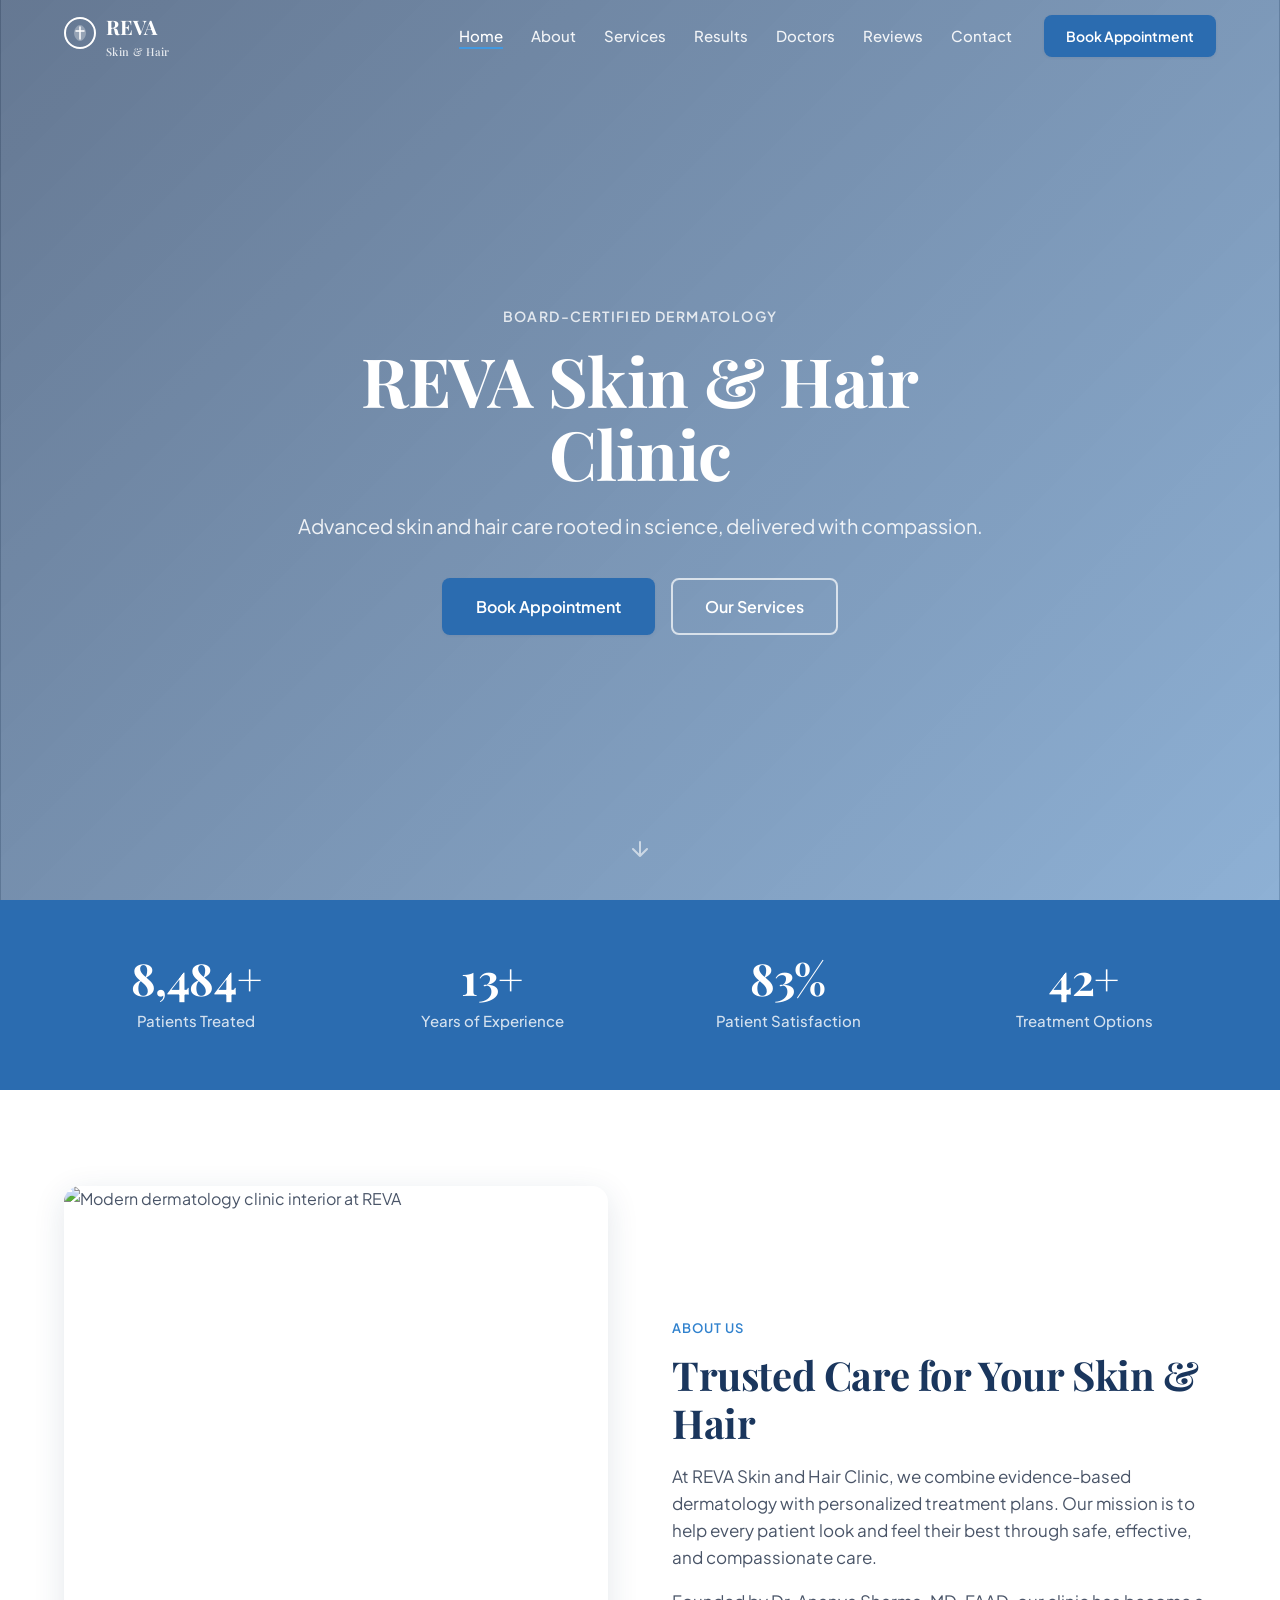
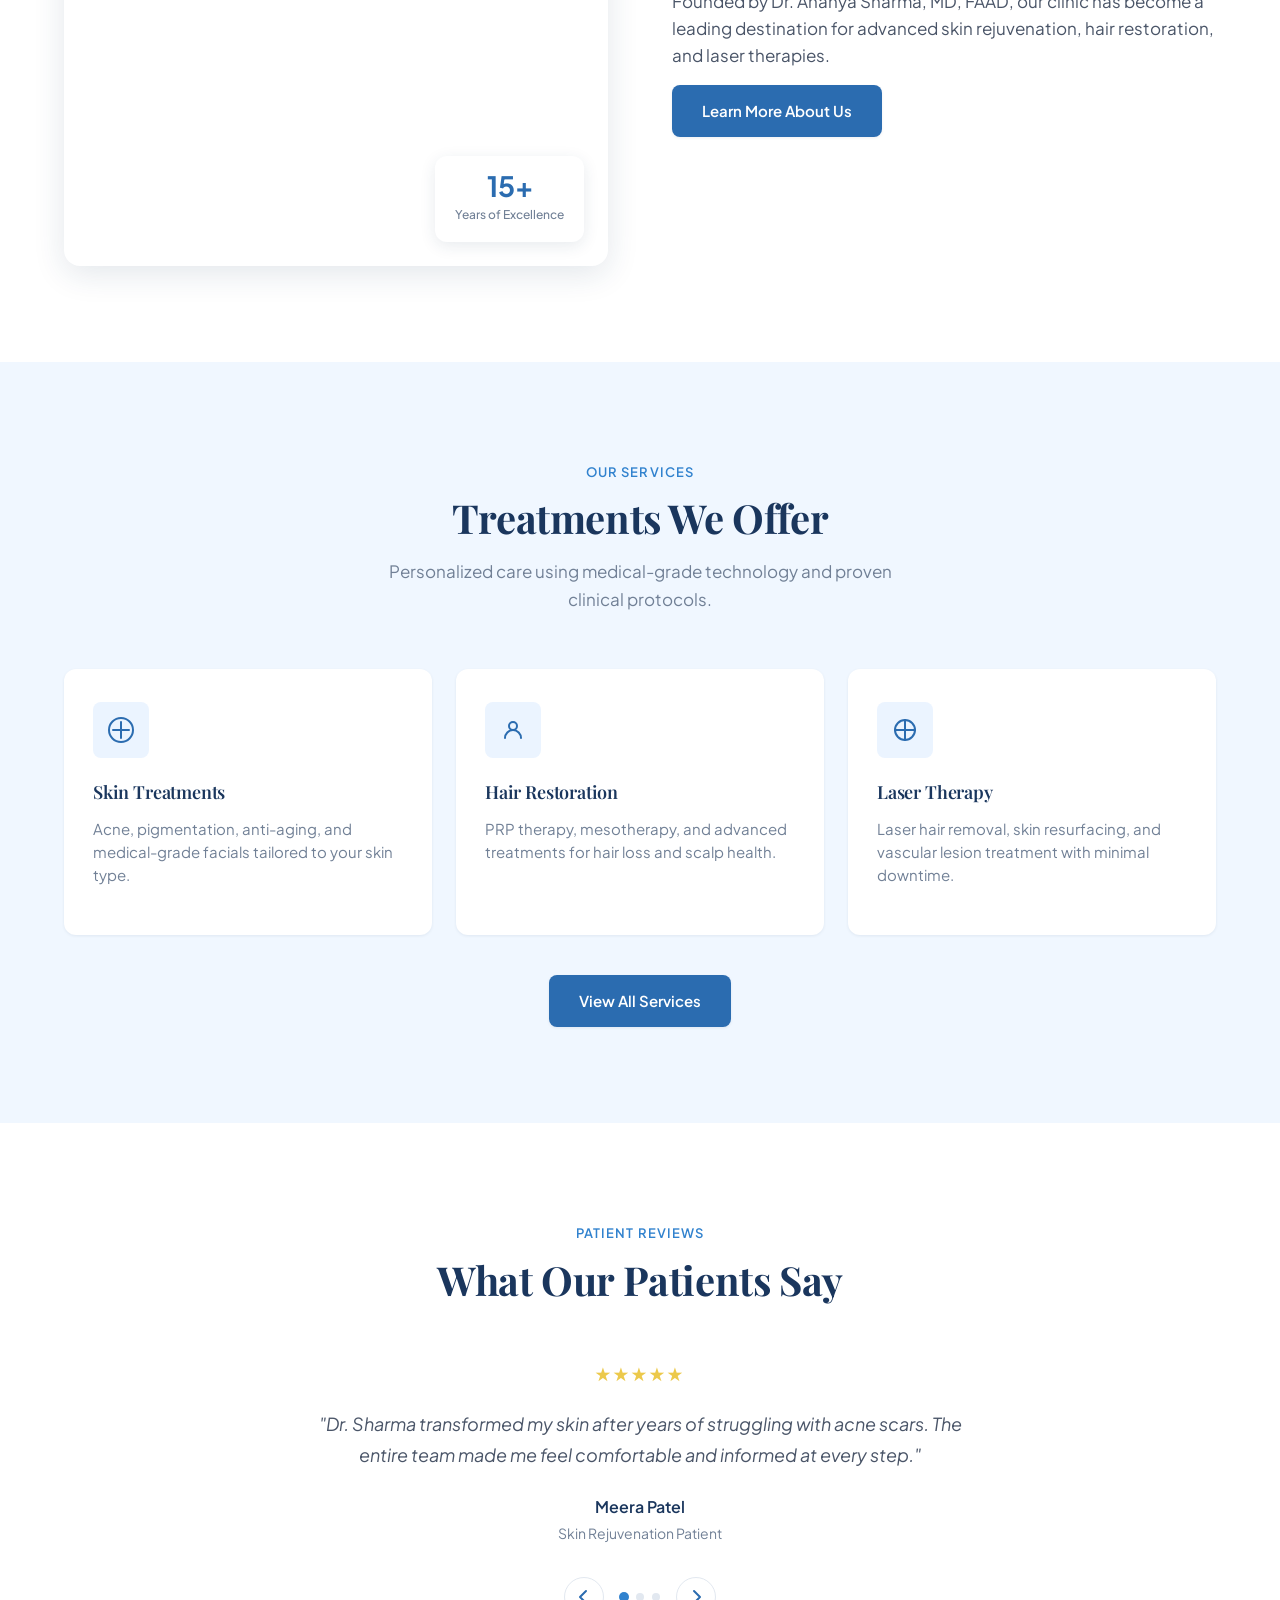
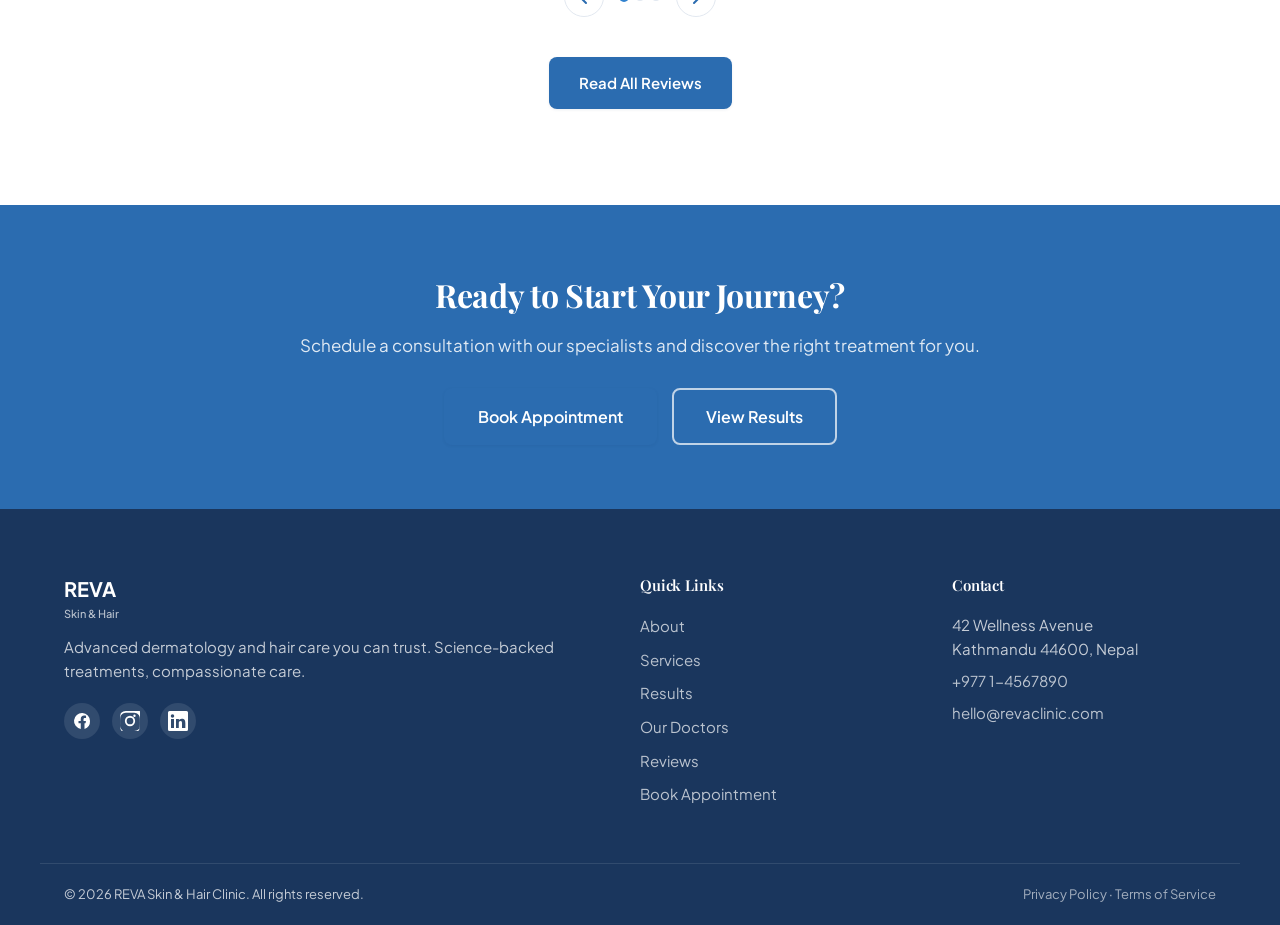
==== commit b5775955: "enchanced websited overall apperance" ====
--- a/index.html
+++ b/index.html
@@ -7,7 +7,7 @@
   <title>REVA Skin & Hair Clinic | Dermatology & Hair Care</title>
   <link rel="preconnect" href="https://fonts.googleapis.com">
   <link rel="preconnect" href="https://fonts.gstatic.com" crossorigin>
-  <link href="https://fonts.googleapis.com/css2?family=Inter:wght@300;400;500;600;700&display=swap" rel="stylesheet">
+  <link href="https://fonts.googleapis.com/css2?family=Playfair+Display:ital,wght@0,500;0,600;0,700;1,500;1,600&family=Plus+Jakarta+Sans:wght@400;500;600;700&display=swap" rel="stylesheet">
   <link rel="stylesheet" href="css/styles.css">
 </head>
 <body data-page="home">
--- a/css/styles.css
+++ b/css/styles.css
@@ -43,6 +43,7 @@
   font-family: var(--font);
   font-size: 16px;
   line-height: 1.6;
+  font-weight: 400;
   color: var(--gray-700);
   background: var(--white);
   -webkit-font-smoothing: antialiased;
@@ -61,6 +62,32 @@
 .stat__number {
   font-family: var(--font-heading);
   letter-spacing: -0.01em;
+}
+
+/* Typographic hierarchy — clear contrast between headings, subheadings, body */
+h1, h2,
+.hero__title,
+.section__title,
+.page-hero__title,
+.cta-banner__title {
+  font-weight: 700;
+}
+
+h3, h4,
+.team-card__name,
+.service-card__title,
+.dynamic-slide__title,
+.navbar__logo-text {
+  font-weight: 600;
+}
+
+.stat__number {
+  font-weight: 700;
+}
+
+strong,
+b {
+  font-weight: 600;
 }
 
 img {
@@ -990,6 +1017,359 @@
   color: var(--gray-500);
 }
 
+.team-card__btn {
+  margin-top: 16px;
+  color: var(--blue-700);
+  border-color: var(--blue-200);
+}
+
+.team-card__btn:hover {
+  background: var(--blue-700);
+  color: var(--white);
+  border-color: var(--blue-700);
+}
+
+/* ---- Modal (shared) ---- */
+.modal {
+  position: fixed;
+  inset: 0;
+  z-index: 2000;
+  display: flex;
+  align-items: center;
+  justify-content: center;
+  padding: 24px;
+}
+
+.modal[hidden] {
+  display: none;
+}
+
+.modal__backdrop {
+  position: absolute;
+  inset: 0;
+  background: rgba(26, 54, 93, 0.55);
+  backdrop-filter: blur(3px);
+}
+
+.modal__dialog {
+  position: relative;
+  background: var(--white);
+  border-radius: var(--radius-lg);
+  box-shadow: var(--shadow-lg);
+  max-width: 760px;
+  width: 100%;
+  max-height: min(90vh, 760px);
+  overflow-y: auto;
+  z-index: 1;
+}
+
+.modal__close {
+  position: absolute;
+  top: 14px;
+  right: 14px;
+  z-index: 2;
+  width: 38px;
+  height: 38px;
+  border-radius: 50%;
+  border: 1px solid var(--gray-200);
+  background: var(--white);
+  color: var(--blue-900);
+  display: flex;
+  align-items: center;
+  justify-content: center;
+  cursor: pointer;
+  transition: background var(--transition), color var(--transition), border-color var(--transition);
+}
+
+.modal__close:hover {
+  background: var(--blue-700);
+  color: var(--white);
+  border-color: var(--blue-700);
+}
+
+.btn--ghost {
+  background: transparent;
+  color: var(--blue-700);
+  border-color: var(--blue-200);
+}
+
+.btn--ghost:hover {
+  background: var(--blue-100);
+  color: var(--blue-700);
+  border-color: var(--blue-600);
+}
+
+/* ---- Consult modal ---- */
+.modal__dialog--sm {
+  max-width: 560px;
+}
+
+.chat-modal {
+  padding: 40px;
+  text-align: center;
+}
+
+.chat-modal__eyebrow {
+  font-size: 0.75rem;
+  font-weight: 700;
+  letter-spacing: 0.08em;
+  text-transform: uppercase;
+  color: var(--blue-600);
+}
+
+.chat-modal__title {
+  font-size: clamp(1.5rem, 3vw, 2rem);
+  color: var(--blue-900);
+  margin: 8px 0 12px;
+}
+
+.chat-modal__text {
+  font-size: 0.9375rem;
+  color: var(--gray-500);
+  max-width: 420px;
+  margin: 0 auto 28px;
+}
+
+.chat-options {
+  display: grid;
+  grid-template-columns: repeat(2, 1fr);
+  gap: 14px;
+}
+
+.chat-option {
+  display: flex;
+  flex-direction: column;
+  align-items: center;
+  gap: 6px;
+  padding: 20px 16px;
+  background: var(--white);
+  border: 1px solid var(--gray-200);
+  border-radius: var(--radius-md);
+  color: var(--blue-900);
+  text-decoration: none;
+  transition: border-color var(--transition), box-shadow var(--transition), transform var(--transition);
+}
+
+.chat-option:hover {
+  border-color: var(--blue-500);
+  box-shadow: var(--shadow-md);
+  color: var(--blue-700);
+  transform: translateY(-2px);
+}
+
+.chat-option:focus-visible {
+  outline: 2px solid var(--blue-600);
+  outline-offset: 2px;
+}
+
+.chat-option__icon {
+  width: 52px;
+  height: 52px;
+  display: flex;
+  align-items: center;
+  justify-content: center;
+  background: var(--blue-100);
+  color: var(--blue-700);
+  border-radius: 50%;
+  transition: background var(--transition), color var(--transition);
+}
+
+.chat-option:hover .chat-option__icon {
+  background: var(--blue-700);
+  color: var(--white);
+}
+
+.chat-option__label {
+  font-weight: 700;
+  font-size: 0.9375rem;
+  font-family: var(--font);
+}
+
+.chat-option__hint {
+  font-size: 0.75rem;
+  color: var(--gray-500);
+  font-family: var(--font);
+}
+
+.chat-modal__note {
+  margin-top: 24px;
+  font-size: 0.875rem;
+  color: var(--gray-500);
+  font-family: var(--font);
+}
+
+.chat-modal__note a {
+  font-weight: 600;
+}
+
+@media (max-width: 480px) {
+  .chat-modal {
+    padding: 32px 20px 24px;
+  }
+
+  .chat-options {
+    grid-template-columns: 1fr;
+  }
+}
+
+/* ---- Doctor profile modal ---- */
+.doctor-profile {
+  padding: 40px;
+}
+
+.doctor-profile__header {
+  display: grid;
+  grid-template-columns: 200px 1fr;
+  gap: 28px;
+  align-items: center;
+  padding-right: 40px;
+  margin-bottom: 28px;
+  padding-bottom: 28px;
+  border-bottom: 1px solid var(--gray-200);
+}
+
+.doctor-profile__photo {
+  width: 200px;
+  height: 200px;
+  border-radius: 50%;
+  object-fit: cover;
+  box-shadow: var(--shadow-md);
+  border: 4px solid var(--blue-100);
+}
+
+.doctor-profile__eyebrow {
+  font-size: 0.75rem;
+  font-weight: 700;
+  letter-spacing: 0.08em;
+  text-transform: uppercase;
+  color: var(--blue-600);
+  margin-bottom: 8px;
+}
+
+.doctor-profile__name {
+  font-size: clamp(1.5rem, 3vw, 2rem);
+  color: var(--blue-900);
+  line-height: 1.15;
+  margin-bottom: 6px;
+}
+
+.doctor-profile__role {
+  font-size: 1rem;
+  font-weight: 600;
+  color: var(--blue-600);
+  margin-bottom: 12px;
+}
+
+.doctor-profile__meta {
+  display: flex;
+  flex-wrap: wrap;
+  gap: 8px;
+}
+
+.doctor-profile__chip {
+  display: inline-flex;
+  align-items: center;
+  gap: 6px;
+  background: var(--blue-100);
+  color: var(--blue-900);
+  font-family: var(--font);
+  font-size: 0.8125rem;
+  font-weight: 600;
+  padding: 6px 12px;
+  border-radius: 20px;
+}
+
+.doctor-profile__chip svg {
+  color: var(--blue-600);
+  flex-shrink: 0;
+}
+
+.doctor-profile__section {
+  margin-bottom: 24px;
+}
+
+.doctor-profile__section h3 {
+  font-family: var(--font);
+  font-size: 0.875rem;
+  font-weight: 700;
+  letter-spacing: 0.06em;
+  text-transform: uppercase;
+  color: var(--blue-900);
+  margin-bottom: 10px;
+}
+
+.doctor-profile__bio {
+  font-size: 0.9375rem;
+  color: var(--gray-500);
+  line-height: 1.7;
+}
+
+.doctor-profile__schedule {
+  list-style: none;
+  display: flex;
+  flex-direction: column;
+  gap: 8px;
+}
+
+.doctor-profile__schedule li {
+  display: flex;
+  justify-content: space-between;
+  align-items: center;
+  gap: 16px;
+  padding: 10px 14px;
+  background: var(--gray-100);
+  border-radius: var(--radius-sm);
+  font-size: 0.875rem;
+}
+
+.doctor-profile__schedule strong {
+  color: var(--blue-900);
+}
+
+.doctor-profile__schedule span {
+  color: var(--gray-500);
+}
+
+.doctor-profile__actions {
+  display: flex;
+  gap: 12px;
+  flex-wrap: wrap;
+  margin-top: 28px;
+}
+
+@media (max-width: 768px) {
+  .modal {
+    padding: 12px;
+  }
+
+  .doctor-profile {
+    padding: 28px 20px 24px;
+  }
+
+  .doctor-profile__header {
+    grid-template-columns: 1fr;
+    text-align: center;
+    justify-items: center;
+    gap: 16px;
+    padding-right: 0;
+  }
+
+  .doctor-profile__photo {
+    width: 160px;
+    height: 160px;
+  }
+
+  .doctor-profile__schedule li {
+    flex-direction: column;
+    align-items: flex-start;
+    gap: 4px;
+  }
+
+  .doctor-profile__actions .btn {
+    width: 100%;
+  }
+}
+
 /* ---- Testimonials ---- */
 .testimonials__carousel {
   max-width: 720px;
@@ -1212,18 +1592,128 @@
   text-align: center;
 }
 
-.contact__map {
+/* ---- Locations & Interactive Map ---- */
+.locations {
   margin-top: 64px;
+}
+
+.locations__layout {
+  display: grid;
+  grid-template-columns: minmax(280px, 360px) 1fr;
+  gap: 24px;
+  align-items: stretch;
+}
+
+.locations__list {
+  display: flex;
+  flex-direction: column;
+  gap: 12px;
+  background: var(--blue-50);
+  border: 1px solid var(--blue-100);
+  border-radius: var(--radius-lg);
+  padding: 16px;
+}
+
+.location-btn {
+  text-align: left;
+  background: var(--white);
+  border: 1px solid var(--gray-200);
+  border-radius: var(--radius-sm);
+  padding: 14px 16px;
+  cursor: pointer;
+  font-family: var(--font);
+  transition: border-color var(--transition), box-shadow var(--transition), transform var(--transition);
+  display: block;
+  width: 100%;
+}
+
+.location-btn:hover,
+.location-btn:focus-visible {
+  border-color: var(--blue-500);
+  box-shadow: var(--shadow-sm);
+}
+
+.location-btn.is-active {
+  border-color: var(--blue-700);
+  background: var(--blue-100);
+  box-shadow: inset 3px 0 0 0 var(--blue-700);
+}
+
+.location-btn__name {
+  display: block;
+  font-weight: 700;
+  font-size: 0.9375rem;
+  color: var(--blue-900);
+  margin-bottom: 4px;
+}
+
+.location-btn__meta {
+  display: block;
+  font-size: 0.8125rem;
+  color: var(--gray-500);
+  line-height: 1.5;
+}
+
+.location-btn.is-active .location-btn__meta {
+  color: var(--gray-700);
+}
+
+.locations__map {
+  min-height: 460px;
   border-radius: var(--radius-lg);
   overflow: hidden;
   box-shadow: var(--shadow-md);
-}
-
-.contact__map iframe {
-  width: 100%;
-  height: 360px;
-  border: 0;
-  display: block;
+  z-index: 1;
+}
+
+.map-popup {
+  display: flex;
+  flex-direction: column;
+  gap: 4px;
+  font-family: var(--font);
+  min-width: 200px;
+}
+
+.map-popup__name {
+  font-size: 0.9375rem;
+  color: var(--blue-900);
+}
+
+.map-popup__address,
+.map-popup__hours {
+  font-size: 0.8125rem;
+  color: var(--gray-500);
+}
+
+.map-popup__phone {
+  font-size: 0.875rem;
+  font-weight: 600;
+  color: var(--blue-700);
+}
+
+.leaflet-popup-content-wrapper {
+  border-radius: var(--radius-md);
+  border-top: 3px solid var(--blue-700);
+  box-shadow: var(--shadow-md);
+}
+
+.leaflet-popup-content {
+  margin: 14px 16px;
+}
+
+.leaflet-container {
+  font-family: var(--font);
+}
+
+@media (max-width: 768px) {
+  .locations__layout {
+    grid-template-columns: 1fr;
+  }
+
+  .locations__map {
+    min-height: 360px;
+    order: -1;
+  }
 }
 
 /* ---- Footer ---- */
